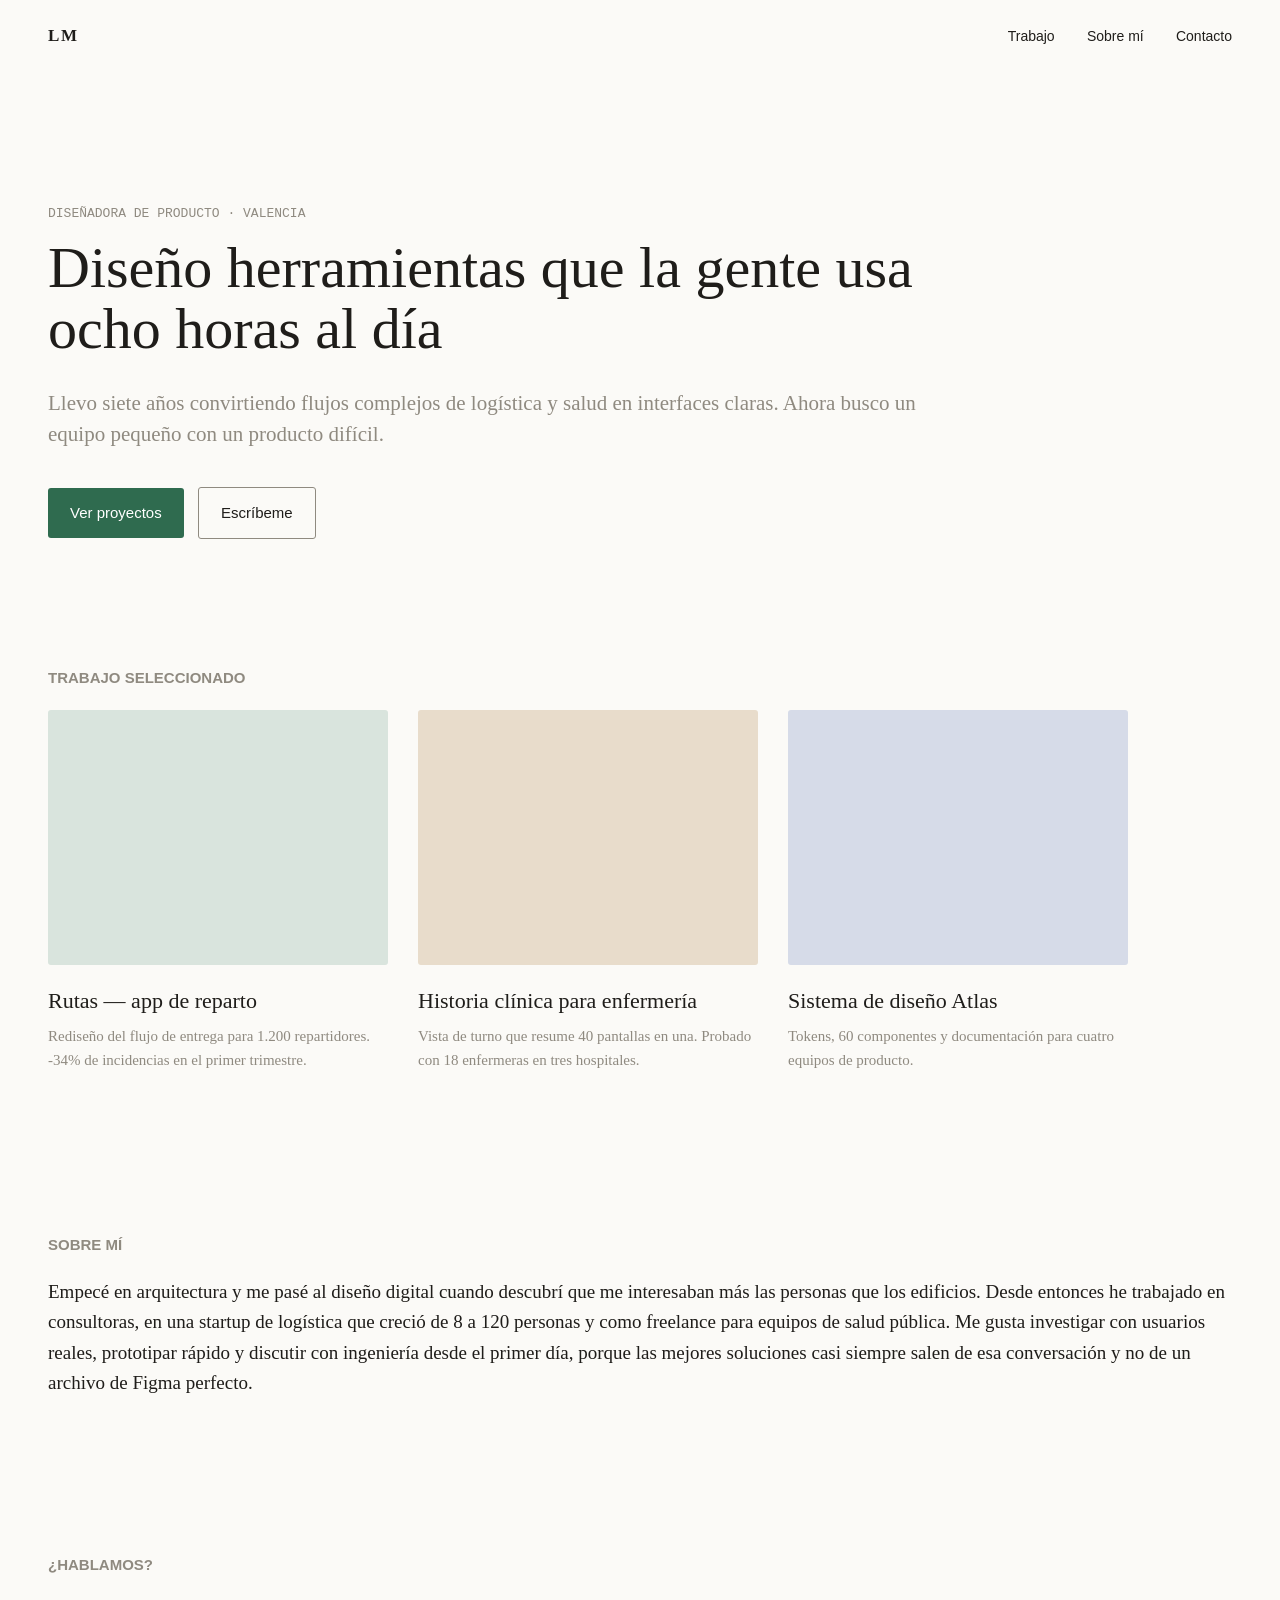
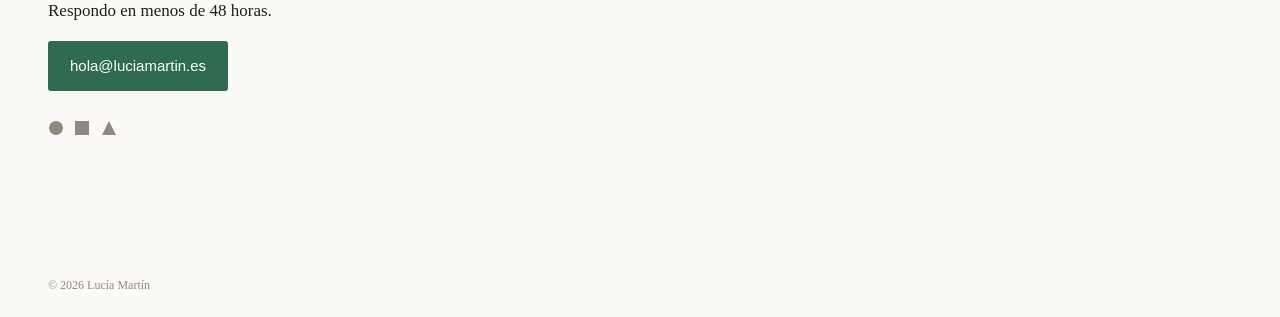
==== evals/fixtures/portfolio/index.html @ b1e71ad8 "Initial release of design-critic Claude Code skill that screenshots a website on mobile, tablet and " ====
<!doctype html>
<html lang="es">
<head>
  <meta charset="utf-8">
  <meta name="viewport" content="width=device-width, initial-scale=1">
  <title>Lucía Martín — Diseño de producto</title>
  <link rel="stylesheet" href="styles.css">
</head>
<body>
  <header class="site-header">
    <a class="logo" href="#">LM</a>
    <nav>
      <a href="#trabajo">Trabajo</a>
      <a href="#sobre-mi">Sobre mí</a>
      <a href="#contacto">Contacto</a>
    </nav>
  </header>

  <main>
    <section class="intro">
      <p class="eyebrow">Diseñadora de producto · Valencia</p>
      <h1>Diseño herramientas que la gente usa ocho horas al día</h1>
      <h2 class="lead">Llevo siete años convirtiendo flujos complejos de logística y salud en interfaces claras. Ahora busco un equipo pequeño con un producto difícil.</h2>
      <div class="actions">
        <a class="btn" href="#trabajo">Ver proyectos</a>
        <a class="btn btn-secondary" href="mailto:hola@luciamartin.es">Escríbeme</a>
      </div>
    </section>

    <section id="trabajo" class="work">
      <h3>Trabajo seleccionado</h3>
      <div class="grid">
        <article class="project">
          <div class="thumb" style="background:#d9e4dd"></div>
          <h4>Rutas — app de reparto</h4>
          <p>Rediseño del flujo de entrega para 1.200 repartidores. -34% de incidencias en el primer trimestre.</p>
        </article>
        <article class="project">
          <div class="thumb" style="background:#e8dccb"></div>
          <h4>Historia clínica para enfermería</h4>
          <p>Vista de turno que resume 40 pantallas en una. Probado con 18 enfermeras en tres hospitales.</p>
        </article>
        <article class="project">
          <div class="thumb" style="background:#d6dbe8"></div>
          <h4>Sistema de diseño Atlas</h4>
          <p>Tokens, 60 componentes y documentación para cuatro equipos de producto.</p>
        </article>
      </div>
    </section>

    <section id="sobre-mi" class="about">
      <h3>Sobre mí</h3>
      <p>Empecé en arquitectura y me pasé al diseño digital cuando descubrí que me interesaban más las personas que los edificios. Desde entonces he trabajado en consultoras, en una startup de logística que creció de 8 a 120 personas y como freelance para equipos de salud pública. Me gusta investigar con usuarios reales, prototipar rápido y discutir con ingeniería desde el primer día, porque las mejores soluciones casi siempre salen de esa conversación y no de un archivo de Figma perfecto.</p>
    </section>

    <section id="contacto" class="contact">
      <h3>¿Hablamos?</h3>
      <p>Respondo en menos de 48 horas.</p>
      <a class="btn" href="mailto:hola@luciamartin.es">hola@luciamartin.es</a>
      <div class="social">
        <a href="#"><svg width="16" height="16" viewBox="0 0 16 16"><circle cx="8" cy="8" r="7" fill="currentColor"/></svg></a>
        <a href="#"><svg width="16" height="16" viewBox="0 0 16 16"><rect x="1" y="1" width="14" height="14" fill="currentColor"/></svg></a>
        <a href="#"><svg width="16" height="16" viewBox="0 0 16 16"><path d="M1 15L8 1l7 14z" fill="currentColor"/></svg></a>
      </div>
    </section>
  </main>

  <footer>© 2026 Lucía Martín</footer>
</body>
</html>
---- evals/fixtures/portfolio/styles.css ----
:root {
  --bg: #fbfaf7;
  --ink: #1f1d1a;
  --muted: #8f8a80;
  --accent: #2f6b4f;
}

@media (prefers-color-scheme: dark) {
  :root {
    --bg: #000000;
    --ink: #ffffff;
    --muted: #6d6a64;
    --accent: #2f6b4f;
  }
}

* { box-sizing: border-box; }

body {
  margin: 0;
  background: var(--bg);
  color: var(--ink);
  font-family: Georgia, serif;
  font-size: 17px;
  line-height: 1.6;
}

a { color: inherit; }
a:focus { outline: none; }

.site-header {
  display: flex;
  justify-content: space-between;
  align-items: center;
  padding: 22px 48px;
}

.logo { font-weight: 700; text-decoration: none; letter-spacing: .1em; }

nav a {
  margin-left: 28px;
  text-decoration: none;
  font-family: Helvetica, Arial, sans-serif;
  font-size: 14px;
}

.intro {
  max-width: 980px;
  padding: 120px 48px 72px;
}

.eyebrow {
  font-family: "Courier New", monospace;
  text-transform: uppercase;
  font-size: 13px;
  color: var(--muted);
}

h1 {
  font-size: 58px;
  line-height: 1.05;
  margin: 12px 0 28px;
  font-weight: 400;
}

.lead {
  font-size: 21px;
  font-weight: 400;
  color: var(--muted);
  line-height: 1.5;
}

.actions { margin-top: 36px; }

.btn {
  display: inline-block;
  padding: 13px 22px;
  background: var(--accent);
  color: #fff;
  text-decoration: none;
  border-radius: 3px;
  font-family: Helvetica, Arial, sans-serif;
  font-size: 15px;
  transition: all .6s linear;
}

.btn-secondary {
  background: transparent;
  color: var(--ink);
  border: 1px solid var(--muted);
  margin-left: 10px;
}

.work { padding: 40px 48px 96px; }

h3 {
  font-size: 15px;
  font-family: Helvetica, Arial, sans-serif;
  text-transform: uppercase;
  color: var(--muted);
  margin-bottom: 20px;
}

.grid {
  display: grid;
  grid-template-columns: repeat(3, 340px);
  gap: 30px;
}

.project h4 { font-size: 22px; margin: 18px 0 6px; font-weight: 400; }
.project p { margin: 0; font-size: 15px; color: var(--muted); }
.thumb { aspect-ratio: 4 / 3; border-radius: 3px; }

.about {
  padding: 50px 48px;
}

.about p { font-size: 19px; }

.contact {
  padding: 70px 48px 110px;
}

.contact h3 { font-size: 15px; }

.social { margin-top: 26px; }
.social a { margin-right: 6px; color: var(--muted); }

footer {
  padding: 22px 48px;
  font-size: 12px;
  color: var(--muted);
}
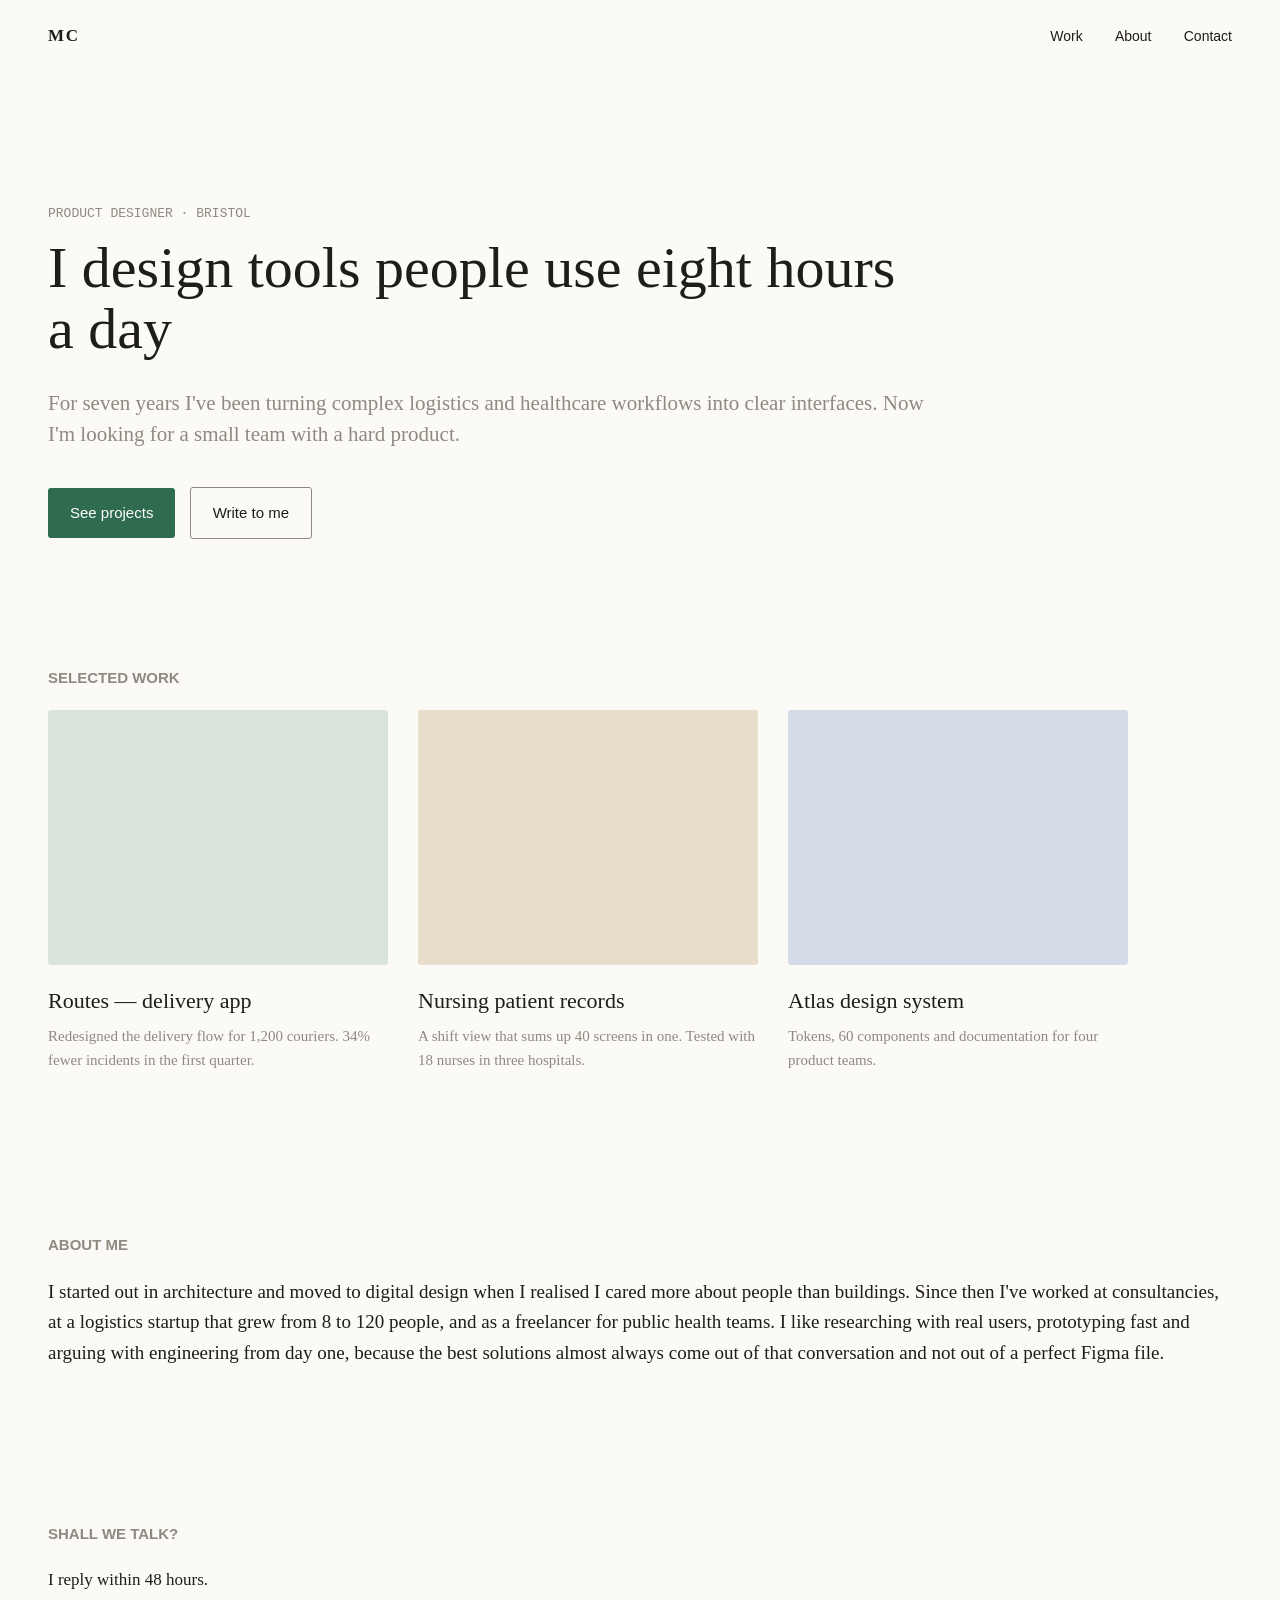
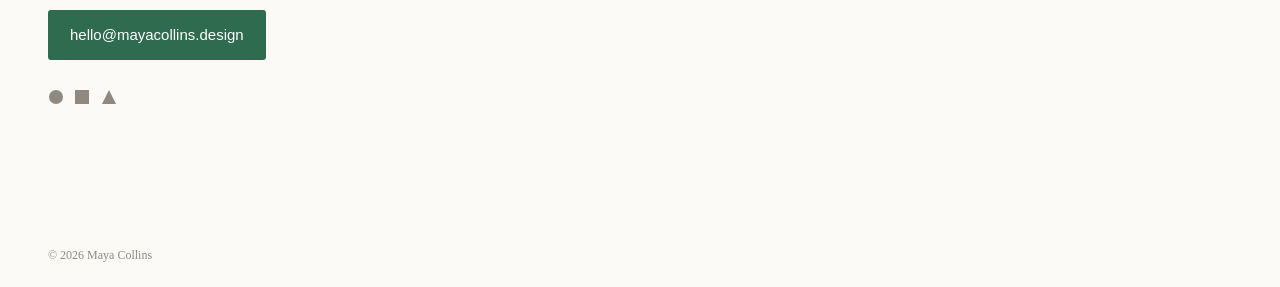
==== commit 66d802b7: "Use an English demo site in the README - Translate the portfolio fixture to English (same deliberate" ====
--- a/evals/fixtures/portfolio/index.html
+++ b/evals/fixtures/portfolio/index.html
@@ -1,62 +1,62 @@
 <!doctype html>
-<html lang="es">
+<html lang="en">
 <head>
   <meta charset="utf-8">
   <meta name="viewport" content="width=device-width, initial-scale=1">
-  <title>Lucía Martín — Diseño de producto</title>
+  <title>Maya Collins — Product Design</title>
   <link rel="stylesheet" href="styles.css">
 </head>
 <body>
   <header class="site-header">
-    <a class="logo" href="#">LM</a>
+    <a class="logo" href="#">MC</a>
     <nav>
-      <a href="#trabajo">Trabajo</a>
-      <a href="#sobre-mi">Sobre mí</a>
-      <a href="#contacto">Contacto</a>
+      <a href="#work">Work</a>
+      <a href="#about">About</a>
+      <a href="#contact">Contact</a>
     </nav>
   </header>
 
   <main>
     <section class="intro">
-      <p class="eyebrow">Diseñadora de producto · Valencia</p>
-      <h1>Diseño herramientas que la gente usa ocho horas al día</h1>
-      <h2 class="lead">Llevo siete años convirtiendo flujos complejos de logística y salud en interfaces claras. Ahora busco un equipo pequeño con un producto difícil.</h2>
+      <p class="eyebrow">Product designer · Bristol</p>
+      <h1>I design tools people use eight hours a day</h1>
+      <h2 class="lead">For seven years I've been turning complex logistics and healthcare workflows into clear interfaces. Now I'm looking for a small team with a hard product.</h2>
       <div class="actions">
-        <a class="btn" href="#trabajo">Ver proyectos</a>
-        <a class="btn btn-secondary" href="mailto:hola@luciamartin.es">Escríbeme</a>
+        <a class="btn" href="#work">See projects</a>
+        <a class="btn btn-secondary" href="mailto:hello@mayacollins.design">Write to me</a>
       </div>
     </section>
 
-    <section id="trabajo" class="work">
-      <h3>Trabajo seleccionado</h3>
+    <section id="work" class="work">
+      <h3>Selected work</h3>
       <div class="grid">
         <article class="project">
           <div class="thumb" style="background:#d9e4dd"></div>
-          <h4>Rutas — app de reparto</h4>
-          <p>Rediseño del flujo de entrega para 1.200 repartidores. -34% de incidencias en el primer trimestre.</p>
+          <h4>Routes — delivery app</h4>
+          <p>Redesigned the delivery flow for 1,200 couriers. 34% fewer incidents in the first quarter.</p>
         </article>
         <article class="project">
           <div class="thumb" style="background:#e8dccb"></div>
-          <h4>Historia clínica para enfermería</h4>
-          <p>Vista de turno que resume 40 pantallas en una. Probado con 18 enfermeras en tres hospitales.</p>
+          <h4>Nursing patient records</h4>
+          <p>A shift view that sums up 40 screens in one. Tested with 18 nurses in three hospitals.</p>
         </article>
         <article class="project">
           <div class="thumb" style="background:#d6dbe8"></div>
-          <h4>Sistema de diseño Atlas</h4>
-          <p>Tokens, 60 componentes y documentación para cuatro equipos de producto.</p>
+          <h4>Atlas design system</h4>
+          <p>Tokens, 60 components and documentation for four product teams.</p>
         </article>
       </div>
     </section>
 
-    <section id="sobre-mi" class="about">
-      <h3>Sobre mí</h3>
-      <p>Empecé en arquitectura y me pasé al diseño digital cuando descubrí que me interesaban más las personas que los edificios. Desde entonces he trabajado en consultoras, en una startup de logística que creció de 8 a 120 personas y como freelance para equipos de salud pública. Me gusta investigar con usuarios reales, prototipar rápido y discutir con ingeniería desde el primer día, porque las mejores soluciones casi siempre salen de esa conversación y no de un archivo de Figma perfecto.</p>
+    <section id="about" class="about">
+      <h3>About me</h3>
+      <p>I started out in architecture and moved to digital design when I realised I cared more about people than buildings. Since then I've worked at consultancies, at a logistics startup that grew from 8 to 120 people, and as a freelancer for public health teams. I like researching with real users, prototyping fast and arguing with engineering from day one, because the best solutions almost always come out of that conversation and not out of a perfect Figma file.</p>
     </section>
 
-    <section id="contacto" class="contact">
-      <h3>¿Hablamos?</h3>
-      <p>Respondo en menos de 48 horas.</p>
-      <a class="btn" href="mailto:hola@luciamartin.es">hola@luciamartin.es</a>
+    <section id="contact" class="contact">
+      <h3>Shall we talk?</h3>
+      <p>I reply within 48 hours.</p>
+      <a class="btn" href="mailto:hello@mayacollins.design">hello@mayacollins.design</a>
       <div class="social">
         <a href="#"><svg width="16" height="16" viewBox="0 0 16 16"><circle cx="8" cy="8" r="7" fill="currentColor"/></svg></a>
         <a href="#"><svg width="16" height="16" viewBox="0 0 16 16"><rect x="1" y="1" width="14" height="14" fill="currentColor"/></svg></a>
@@ -65,6 +65,6 @@
     </section>
   </main>
 
-  <footer>© 2026 Lucía Martín</footer>
+  <footer>© 2026 Maya Collins</footer>
 </body>
 </html>
